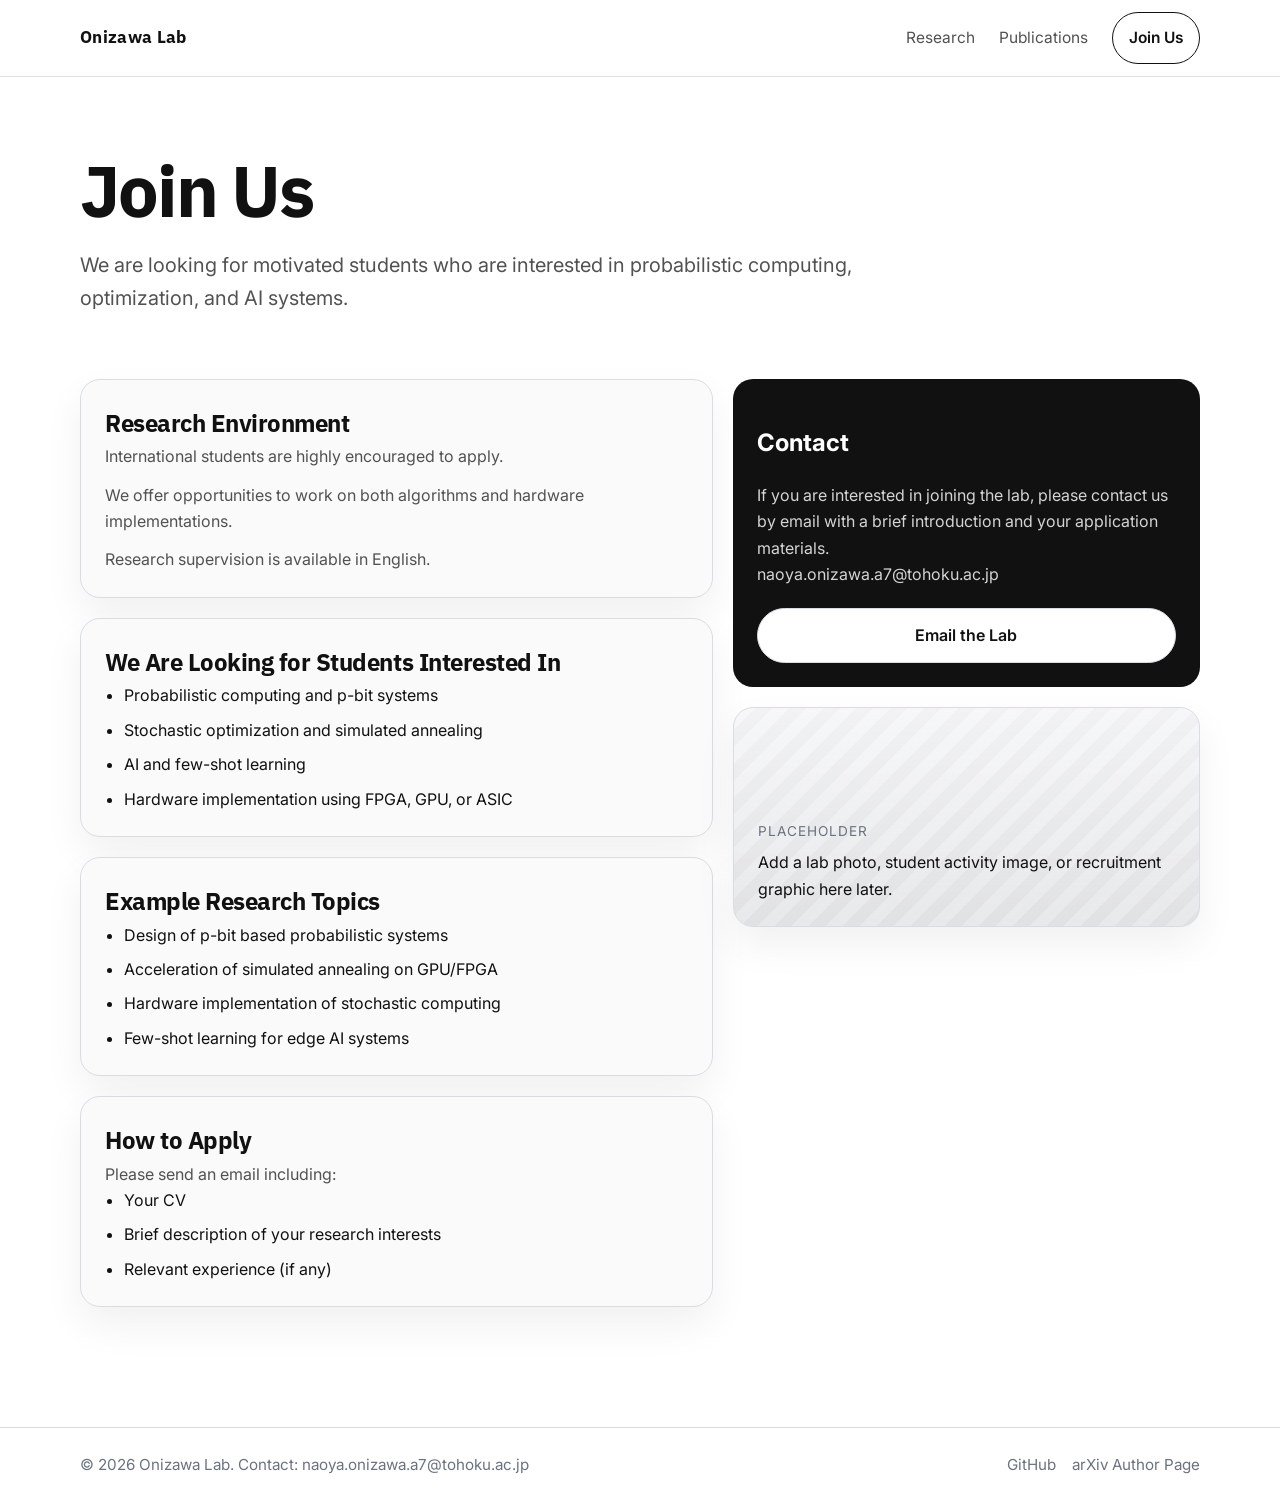
==== join.html @ 9668164a "Add files via upload" ====
<!DOCTYPE html>
<html lang="en">
  <head>
    <meta charset="utf-8" />
    <meta name="viewport" content="width=device-width, initial-scale=1" />
    <title>Join Us | Onizawa Lab</title>
    <meta
      name="description"
      content="Join Onizawa Lab to study probabilistic computing, optimization, and AI systems in an international research environment."
    />
    <link rel="preconnect" href="https://fonts.googleapis.com" />
    <link rel="preconnect" href="https://fonts.gstatic.com" crossorigin />
    <link
      href="https://fonts.googleapis.com/css2?family=IBM+Plex+Sans:wght@400;500;600;700&family=Inter:wght@400;500;600;700&display=swap"
      rel="stylesheet"
    />
    <link rel="stylesheet" href="styles.css" />
  </head>
  <body>
    <header class="site-header">
      <div class="container header-inner">
        <a class="brand" href="index.html">Onizawa Lab</a>
        <button
          class="nav-toggle"
          type="button"
          aria-expanded="false"
          aria-controls="site-navigation"
          data-nav-toggle
        >
          Menu
        </button>
        <nav class="site-nav" id="site-navigation" aria-label="Main navigation" data-site-nav>
          <a href="research.html">Research</a>
          <a href="publications.html">Publications</a>
          <a class="nav-cta" href="join.html" aria-current="page">Join Us</a>
        </nav>
      </div>
    </header>

    <main>
      <section class="page-hero">
        <div class="container">
          <h1>Join Us</h1>
          <p>
            We are looking for motivated students who are interested in probabilistic computing,
            optimization, and AI systems.
          </p>
        </div>
      </section>

      <section class="section">
        <div class="container join-grid">
          <div class="join-stack">
            <div class="join-panel">
              <h2>Research Environment</h2>
              <p>International students are highly encouraged to apply.</p>
              <p>We offer opportunities to work on both algorithms and hardware implementations.</p>
              <p>Research supervision is available in English.</p>
            </div>

            <div class="join-panel">
              <h2>We Are Looking for Students Interested In</h2>
              <ul>
                <li>Probabilistic computing and p-bit systems</li>
                <li>Stochastic optimization and simulated annealing</li>
                <li>AI and few-shot learning</li>
                <li>Hardware implementation using FPGA, GPU, or ASIC</li>
              </ul>
            </div>

            <div class="join-panel">
              <h2>Example Research Topics</h2>
              <ul>
                <li>Design of p-bit based probabilistic systems</li>
                <li>Acceleration of simulated annealing on GPU/FPGA</li>
                <li>Hardware implementation of stochastic computing</li>
                <li>Few-shot learning for edge AI systems</li>
              </ul>
            </div>

            <div class="join-panel">
              <h2>How to Apply</h2>
              <p>Please send an email including:</p>
              <ul>
                <li>Your CV</li>
                <li>Brief description of your research interests</li>
                <li>Relevant experience (if any)</li>
              </ul>
            </div>
          </div>

          <aside class="join-stack">
            <div class="contact-card">
              <h2>Contact</h2>
              <p>
                If you are interested in joining the lab, please contact us by email with a brief
                introduction and your application materials.
              </p>
              <p>
                <a href="mailto:naoya.onizawa.a7@tohoku.ac.jp">naoya.onizawa.a7@tohoku.ac.jp</a>
              </p>
              <a class="button secondary" href="mailto:naoya.onizawa.a7@tohoku.ac.jp">Email the Lab</a>
            </div>
            <div class="placeholder">
              <span>Placeholder</span>
              <p>Add a lab photo, student activity image, or recruitment graphic here later.</p>
            </div>
          </aside>
        </div>
      </section>
    </main>

    <footer class="site-footer">
      <div class="container footer-inner">
        <p>© <span data-year></span> Onizawa Lab. Contact: <a href="mailto:naoya.onizawa.a7@tohoku.ac.jp">naoya.onizawa.a7@tohoku.ac.jp</a></p>
        <div class="footer-links">
          <a href="https://github.com/nonizawa" target="_blank" rel="noreferrer">GitHub</a>
          <a href="https://arxiv.org/search/cs?searchtype=author&amp;query=Onizawa,+N" target="_blank" rel="noreferrer">arXiv Author Page</a>
        </div>
      </div>
    </footer>

    <script src="script.js"></script>
  </body>
</html>
---- styles.css ----
:root {
  --background: #ffffff;
  --surface: #fafafa;
  --surface-strong: #f3f4f6;
  --border: #d9dde3;
  --text: #111111;
  --text-muted: #525252;
  --text-soft: #6b7280;
  --accent: #111111;
  --accent-soft: #f5f5f5;
  --shadow: 0 18px 40px rgba(17, 17, 17, 0.06);
  --max-width: 1120px;
  --radius: 20px;
  --radius-sm: 12px;
  --font-body: "Inter", "Helvetica Neue", Helvetica, Arial, sans-serif;
  --font-heading: "IBM Plex Sans", "Helvetica Neue", Helvetica, Arial, sans-serif;
}

*,
*::before,
*::after {
  box-sizing: border-box;
}

html {
  scroll-behavior: smooth;
}

body {
  margin: 0;
  font-family: var(--font-body);
  color: var(--text);
  background: var(--background);
  line-height: 1.65;
}

img {
  max-width: 100%;
  display: block;
}

a {
  color: inherit;
  text-decoration: none;
}

p,
ul {
  margin: 0;
}

ul {
  padding-left: 1.2rem;
}

li + li {
  margin-top: 0.5rem;
}

.container {
  width: min(calc(100% - 2rem), var(--max-width));
  margin: 0 auto;
}

.site-header {
  position: sticky;
  top: 0;
  z-index: 20;
  background: rgba(255, 255, 255, 0.94);
  border-bottom: 1px solid rgba(217, 221, 227, 0.9);
  backdrop-filter: blur(10px);
}

.header-inner {
  display: flex;
  align-items: center;
  justify-content: space-between;
  gap: 1rem;
  min-height: 76px;
}

.brand {
  font-family: var(--font-heading);
  font-size: 1.05rem;
  font-weight: 700;
  letter-spacing: 0.02em;
}

.nav-toggle {
  display: none;
  border: 1px solid var(--border);
  background: var(--background);
  color: var(--text);
  border-radius: 10px;
  padding: 0.55rem 0.75rem;
  font: inherit;
  cursor: pointer;
}

.site-nav {
  display: flex;
  align-items: center;
  gap: 1.5rem;
}

.site-nav a {
  color: var(--text-muted);
  font-size: 0.97rem;
}

.site-nav a[aria-current="page"] {
  color: var(--text);
  font-weight: 600;
}

.site-nav .nav-cta {
  padding: 0.75rem 1rem;
  border-radius: 999px;
  border: 1px solid var(--text);
  color: var(--text);
  font-weight: 600;
}

main {
  padding: 2rem 0 5rem;
}

.hero {
  padding: 4rem 0 2rem;
}

.hero-grid {
  display: grid;
  grid-template-columns: minmax(0, 1.5fr) minmax(280px, 0.9fr);
  gap: 2rem;
  align-items: stretch;
}

.eyebrow {
  display: inline-flex;
  align-items: center;
  gap: 0.5rem;
  padding: 0.4rem 0.8rem;
  margin-bottom: 1.25rem;
  border-radius: 999px;
  background: var(--surface);
  border: 1px solid var(--border);
  color: var(--text-muted);
  font-size: 0.9rem;
}

.hero h1,
.page-hero h1 {
  margin: 0;
  font-family: var(--font-heading);
  font-size: clamp(2.4rem, 6vw, 4.5rem);
  line-height: 1.05;
  letter-spacing: -0.03em;
}

.hero p,
.page-hero p {
  margin-top: 1.25rem;
  max-width: 52rem;
  font-size: clamp(1.05rem, 2vw, 1.25rem);
  color: var(--text-muted);
}

.hero-actions,
.link-row {
  display: flex;
  flex-wrap: wrap;
  gap: 0.9rem;
  margin-top: 2rem;
}

.button,
.text-link {
  display: inline-flex;
  align-items: center;
  justify-content: center;
  min-height: 48px;
  padding: 0.85rem 1.2rem;
  border-radius: 999px;
  font-weight: 600;
  transition: background-color 0.2s ease, color 0.2s ease, border-color 0.2s ease;
}

.button.primary {
  background: var(--accent);
  color: #ffffff;
  border: 1px solid var(--accent);
}

.button.secondary {
  background: var(--background);
  color: var(--text);
  border: 1px solid var(--border);
}

.button.ghost {
  background: var(--accent-soft);
  color: var(--text);
  border: 1px solid transparent;
}

.button:hover,
.text-link:hover,
.site-nav .nav-cta:hover {
  background: #1f1f1f;
  color: #ffffff;
  border-color: #1f1f1f;
}

.hero-aside,
.placeholder,
.research-card,
.summary-panel,
.publication-card,
.join-panel,
.topic-grid article {
  background: var(--surface);
  border: 1px solid var(--border);
  border-radius: var(--radius);
  box-shadow: var(--shadow);
}

.hero-aside {
  padding: 1.5rem;
  display: flex;
  flex-direction: column;
  justify-content: space-between;
  gap: 1.5rem;
}

.hero-aside h2,
.section-header h2,
.research-card h3,
.publication-card h3,
.join-panel h2,
.topic-grid h3 {
  margin: 0;
  font-family: var(--font-heading);
  letter-spacing: -0.02em;
}

.hero-aside p,
.section-header p,
.research-card p,
.publication-card p,
.join-panel p,
.topic-grid p,
.topic-grid li,
.summary-panel p {
  color: var(--text-muted);
}

.meta-list {
  display: grid;
  gap: 0.85rem;
}

.meta-item {
  padding-top: 0.85rem;
  border-top: 1px solid var(--border);
}

.meta-item strong {
  display: block;
  margin-bottom: 0.2rem;
  color: var(--text);
}

.section {
  padding: 2.5rem 0;
}

.section-header {
  margin-bottom: 1.5rem;
  display: grid;
  gap: 0.75rem;
}

.section-header.compact {
  margin-bottom: 1.25rem;
}

.grid-3,
.publication-list,
.topic-grid,
.join-grid {
  display: grid;
  gap: 1.25rem;
}

.grid-3 {
  grid-template-columns: repeat(3, minmax(0, 1fr));
}

.research-card,
.publication-card,
.join-panel,
.topic-grid article {
  padding: 1.5rem;
}

.research-card h3,
.publication-card h3,
.topic-grid h3 {
  font-size: 1.2rem;
  margin-bottom: 0.85rem;
}

.summary-panel {
  padding: 1.75rem;
}

.placeholder {
  min-height: 220px;
  padding: 1.5rem;
  display: flex;
  flex-direction: column;
  justify-content: flex-end;
  background:
    linear-gradient(180deg, rgba(255, 255, 255, 0.3), rgba(17, 17, 17, 0.05)),
    repeating-linear-gradient(
      -45deg,
      rgba(17, 17, 17, 0.03),
      rgba(17, 17, 17, 0.03) 12px,
      transparent 12px,
      transparent 24px
    ),
    var(--surface-strong);
}

.placeholder span {
  display: inline-block;
  margin-bottom: 0.45rem;
  font-size: 0.85rem;
  letter-spacing: 0.08em;
  text-transform: uppercase;
  color: var(--text-soft);
}

.page-hero {
  padding: 2.75rem 0 1.5rem;
}

.topic-grid {
  grid-template-columns: repeat(3, minmax(0, 1fr));
}

.publication-list {
  grid-template-columns: 1fr;
}

.publication-card .authors,
.publication-card .venue {
  margin-top: 0.75rem;
  font-size: 0.98rem;
}

.publication-card .title-link:hover {
  text-decoration: underline;
}

.link-row {
  margin-top: 1.25rem;
}

.text-link {
  min-height: 0;
  padding: 0;
  border-radius: 0;
  font-weight: 600;
  color: var(--text);
  border-bottom: 1px solid transparent;
}

.text-link:hover {
  background: transparent;
  color: var(--text);
  border-color: var(--text);
}

.join-grid {
  grid-template-columns: minmax(0, 1.15fr) minmax(260px, 0.85fr);
  align-items: start;
}

.join-stack {
  display: grid;
  gap: 1.25rem;
}

.contact-card {
  padding: 1.5rem;
  border-radius: var(--radius);
  background: #111111;
  color: #ffffff;
}

.contact-card h2 {
  color: #ffffff;
}

.contact-card p,
.contact-card a {
  color: rgba(255, 255, 255, 0.82);
}

.contact-card .button {
  margin-top: 1.25rem;
  width: 100%;
}

.join-panel p + p {
  margin-top: 0.75rem;
}

.site-footer {
  border-top: 1px solid var(--border);
  padding: 1.5rem 0 2rem;
}

.footer-inner {
  display: flex;
  justify-content: space-between;
  gap: 1rem;
  align-items: center;
  color: var(--text-soft);
  font-size: 0.95rem;
}

.footer-links {
  display: flex;
  flex-wrap: wrap;
  gap: 1rem;
}

.footer-links a:hover {
  color: var(--text);
}

@media (max-width: 900px) {
  .hero-grid,
  .join-grid,
  .grid-3,
  .topic-grid {
    grid-template-columns: 1fr;
  }

  .footer-inner {
    flex-direction: column;
    align-items: flex-start;
  }
}

@media (max-width: 720px) {
  .header-inner {
    min-height: 70px;
  }

  .nav-toggle {
    display: inline-flex;
  }

  .site-nav {
    position: absolute;
    top: calc(100% + 0.5rem);
    left: 1rem;
    right: 1rem;
    display: none;
    flex-direction: column;
    align-items: stretch;
    padding: 1rem;
    border-radius: 18px;
    border: 1px solid var(--border);
    background: rgba(255, 255, 255, 0.98);
    box-shadow: var(--shadow);
  }

  .site-nav.is-open {
    display: flex;
  }

  .site-nav .nav-cta {
    text-align: center;
  }

  main {
    padding-top: 1rem;
  }

  .hero {
    padding-top: 2rem;
  }

  .hero h1,
  .page-hero h1 {
    font-size: clamp(2.2rem, 9vw, 3.4rem);
  }
}
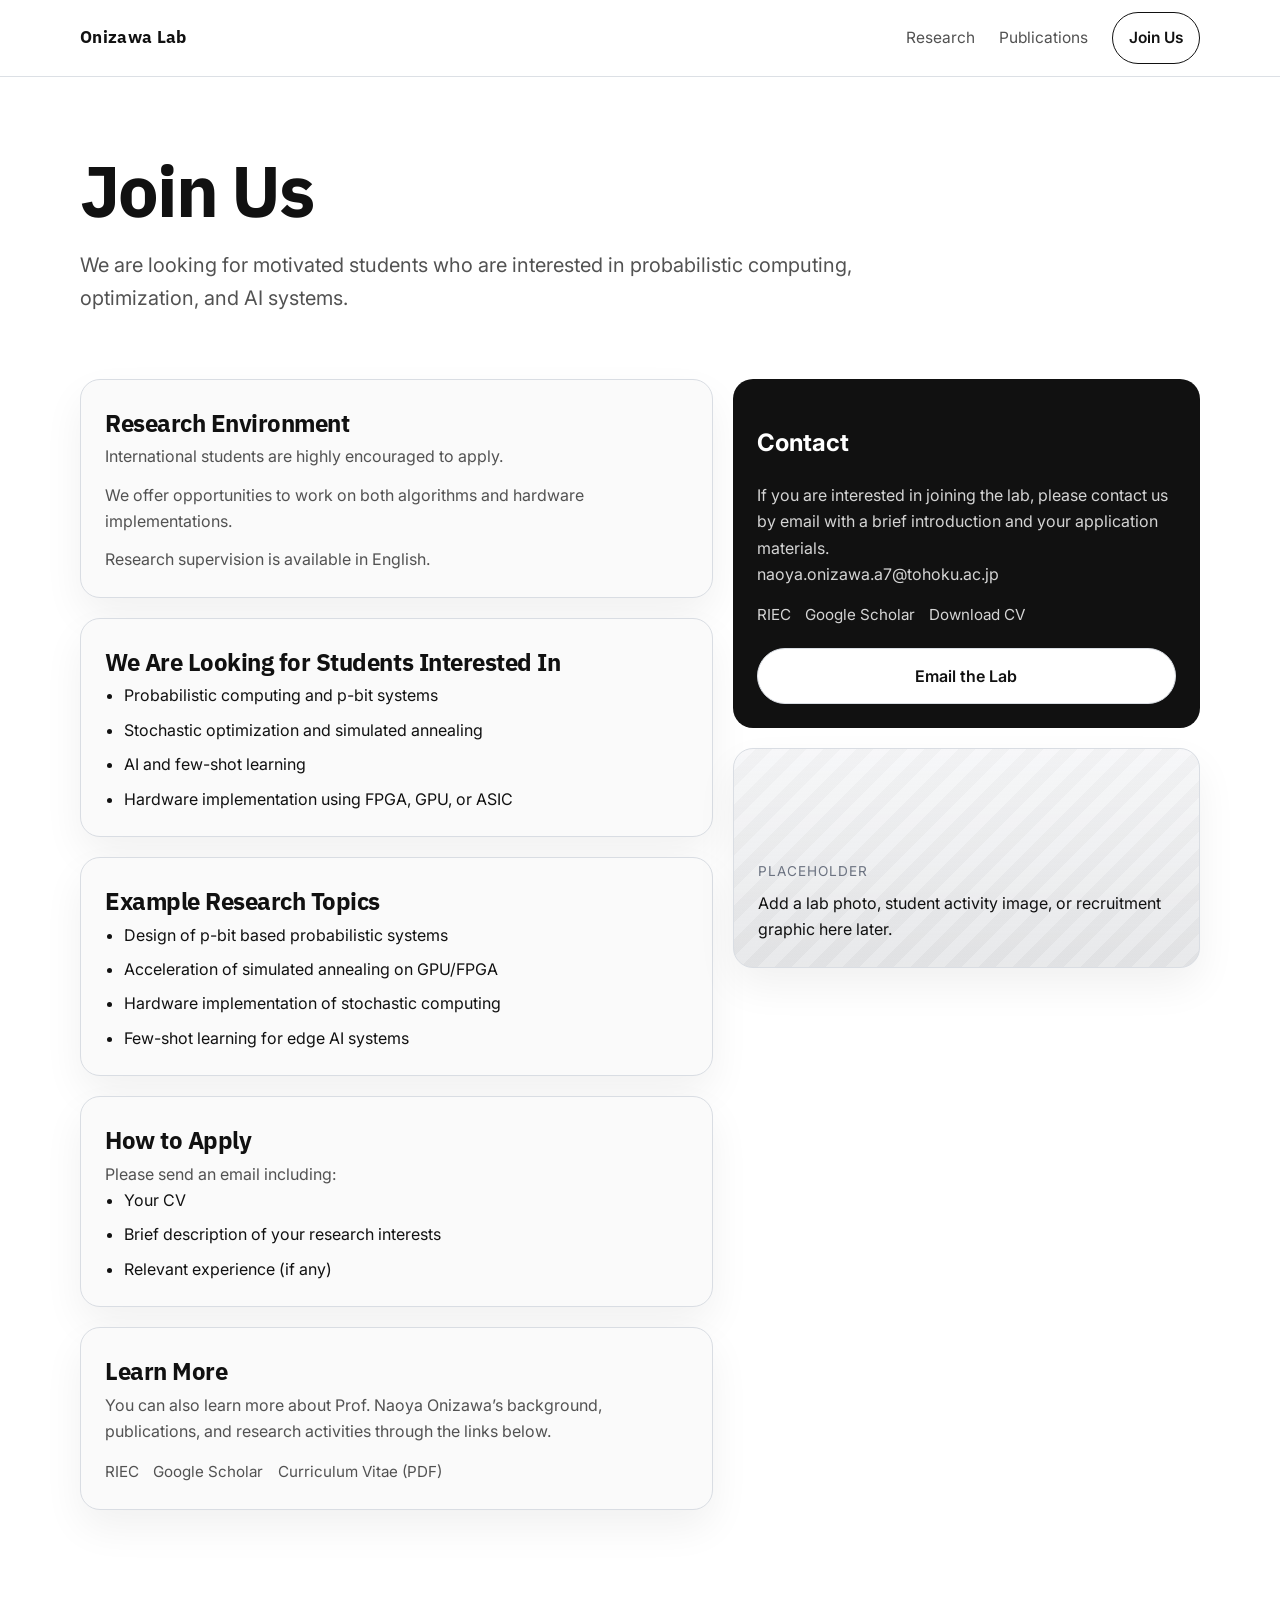
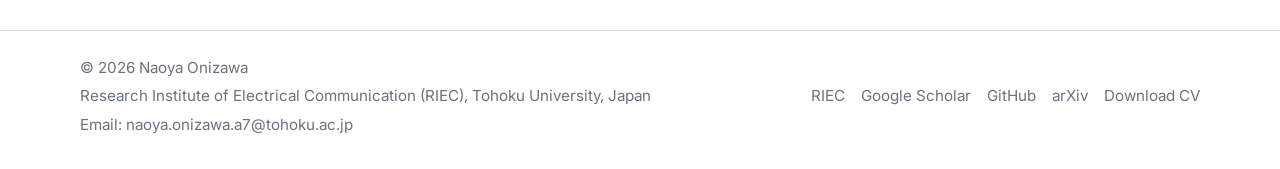
==== commit 0061e2ad: "Add files via upload" ====
--- a/join.html
+++ b/join.html
@@ -87,6 +87,19 @@
                 <li>Relevant experience (if any)</li>
               </ul>
             </div>
+
+            <div class="join-panel">
+              <h2>Learn More</h2>
+              <p>
+                You can also learn more about Prof. Naoya Onizawa’s background, publications, and
+                research activities through the links below.
+              </p>
+              <div class="profile-links" aria-label="Professor profile links">
+                <a class="subtle-link" href="https://www.riec.tohoku.ac.jp/ja/" target="_blank" rel="noopener noreferrer">RIEC</a>
+                <a class="subtle-link" href="https://scholar.google.com/citations?user=nwlPI6YAAAAJ&amp;hl=en" target="_blank" rel="noopener noreferrer">Google Scholar</a>
+                <a class="subtle-link" href="Naoya_Onizawa_CV_selected.pdf" target="_blank" rel="noopener noreferrer">Curriculum Vitae (PDF)</a>
+              </div>
+            </div>
           </div>
 
           <aside class="join-stack">
@@ -99,6 +112,11 @@
               <p>
                 <a href="mailto:naoya.onizawa.a7@tohoku.ac.jp">naoya.onizawa.a7@tohoku.ac.jp</a>
               </p>
+              <div class="profile-links profile-links-inverse" aria-label="Contact profile links">
+                <a class="subtle-link" href="https://www.riec.tohoku.ac.jp/ja/" target="_blank" rel="noopener noreferrer">RIEC</a>
+                <a class="subtle-link" href="https://scholar.google.com/citations?user=nwlPI6YAAAAJ&amp;hl=en" target="_blank" rel="noopener noreferrer">Google Scholar</a>
+                <a class="subtle-link" href="Naoya_Onizawa_CV_selected.pdf" target="_blank" rel="noopener noreferrer">Download CV</a>
+              </div>
               <a class="button secondary" href="mailto:naoya.onizawa.a7@tohoku.ac.jp">Email the Lab</a>
             </div>
             <div class="placeholder">
@@ -112,10 +130,21 @@
 
     <footer class="site-footer">
       <div class="container footer-inner">
-        <p>© <span data-year></span> Onizawa Lab. Contact: <a href="mailto:naoya.onizawa.a7@tohoku.ac.jp">naoya.onizawa.a7@tohoku.ac.jp</a></p>
+        <div class="footer-identity">
+          <p>© <span data-year></span> Naoya Onizawa</p>
+          <p>
+            <a href="https://www.riec.tohoku.ac.jp/ja/" target="_blank" rel="noopener noreferrer">
+              Research Institute of Electrical Communication (RIEC), Tohoku University, Japan
+            </a>
+          </p>
+          <p>Email: <a href="mailto:naoya.onizawa.a7@tohoku.ac.jp">naoya.onizawa.a7@tohoku.ac.jp</a></p>
+        </div>
         <div class="footer-links">
-          <a href="https://github.com/nonizawa" target="_blank" rel="noreferrer">GitHub</a>
-          <a href="https://arxiv.org/search/cs?searchtype=author&amp;query=Onizawa,+N" target="_blank" rel="noreferrer">arXiv Author Page</a>
+          <a href="https://www.riec.tohoku.ac.jp/ja/" target="_blank" rel="noopener noreferrer">RIEC</a>
+          <a href="https://scholar.google.com/citations?user=nwlPI6YAAAAJ&amp;hl=en" target="_blank" rel="noopener noreferrer">Google Scholar</a>
+          <a href="https://github.com/nonizawa" target="_blank" rel="noopener noreferrer">GitHub</a>
+          <a href="https://arxiv.org/search/cs?searchtype=author&amp;query=Onizawa,+N" target="_blank" rel="noopener noreferrer">arXiv</a>
+          <a href="Naoya_Onizawa_CV_selected.pdf" target="_blank" rel="noopener noreferrer">Download CV</a>
         </div>
       </div>
     </footer>
--- a/styles.css
+++ b/styles.css
@@ -174,6 +174,52 @@
   margin-top: 2rem;
 }
 
+.profile-block {
+  margin-top: 1.5rem;
+  padding: 1.1rem 1.25rem;
+  border-left: 3px solid var(--text);
+  background: var(--surface);
+}
+
+.profile-name,
+.profile-affiliation,
+.profile-note {
+  font-size: 0.98rem;
+}
+
+.profile-name {
+  margin-top: 0;
+  color: var(--text);
+  font-weight: 600;
+}
+
+.profile-affiliation {
+  margin-top: 0.3rem;
+}
+
+.profile-note {
+  margin-top: 0.6rem;
+  color: var(--text-muted);
+}
+
+.profile-links {
+  display: flex;
+  flex-wrap: wrap;
+  gap: 0.9rem;
+  margin-top: 0.9rem;
+}
+
+.subtle-link {
+  color: var(--text-muted);
+  font-size: 0.95rem;
+  border-bottom: 1px solid transparent;
+}
+
+.subtle-link:hover {
+  color: var(--text);
+  border-color: var(--text);
+}
+
 .button,
 .text-link {
   display: inline-flex;
@@ -409,6 +455,15 @@
   color: rgba(255, 255, 255, 0.82);
 }
 
+.profile-links-inverse .subtle-link {
+  color: rgba(255, 255, 255, 0.82);
+}
+
+.profile-links-inverse .subtle-link:hover {
+  color: #ffffff;
+  border-color: #ffffff;
+}
+
 .contact-card .button {
   margin-top: 1.25rem;
   width: 100%;
@@ -430,6 +485,15 @@
   align-items: center;
   color: var(--text-soft);
   font-size: 0.95rem;
+}
+
+.footer-identity {
+  display: grid;
+  gap: 0.2rem;
+}
+
+.footer-identity p {
+  margin: 0;
 }
 
 .footer-links {
@@ -453,6 +517,10 @@
   .footer-inner {
     flex-direction: column;
     align-items: flex-start;
+  }
+
+  .profile-links {
+    gap: 0.7rem 1rem;
   }
 }
 
